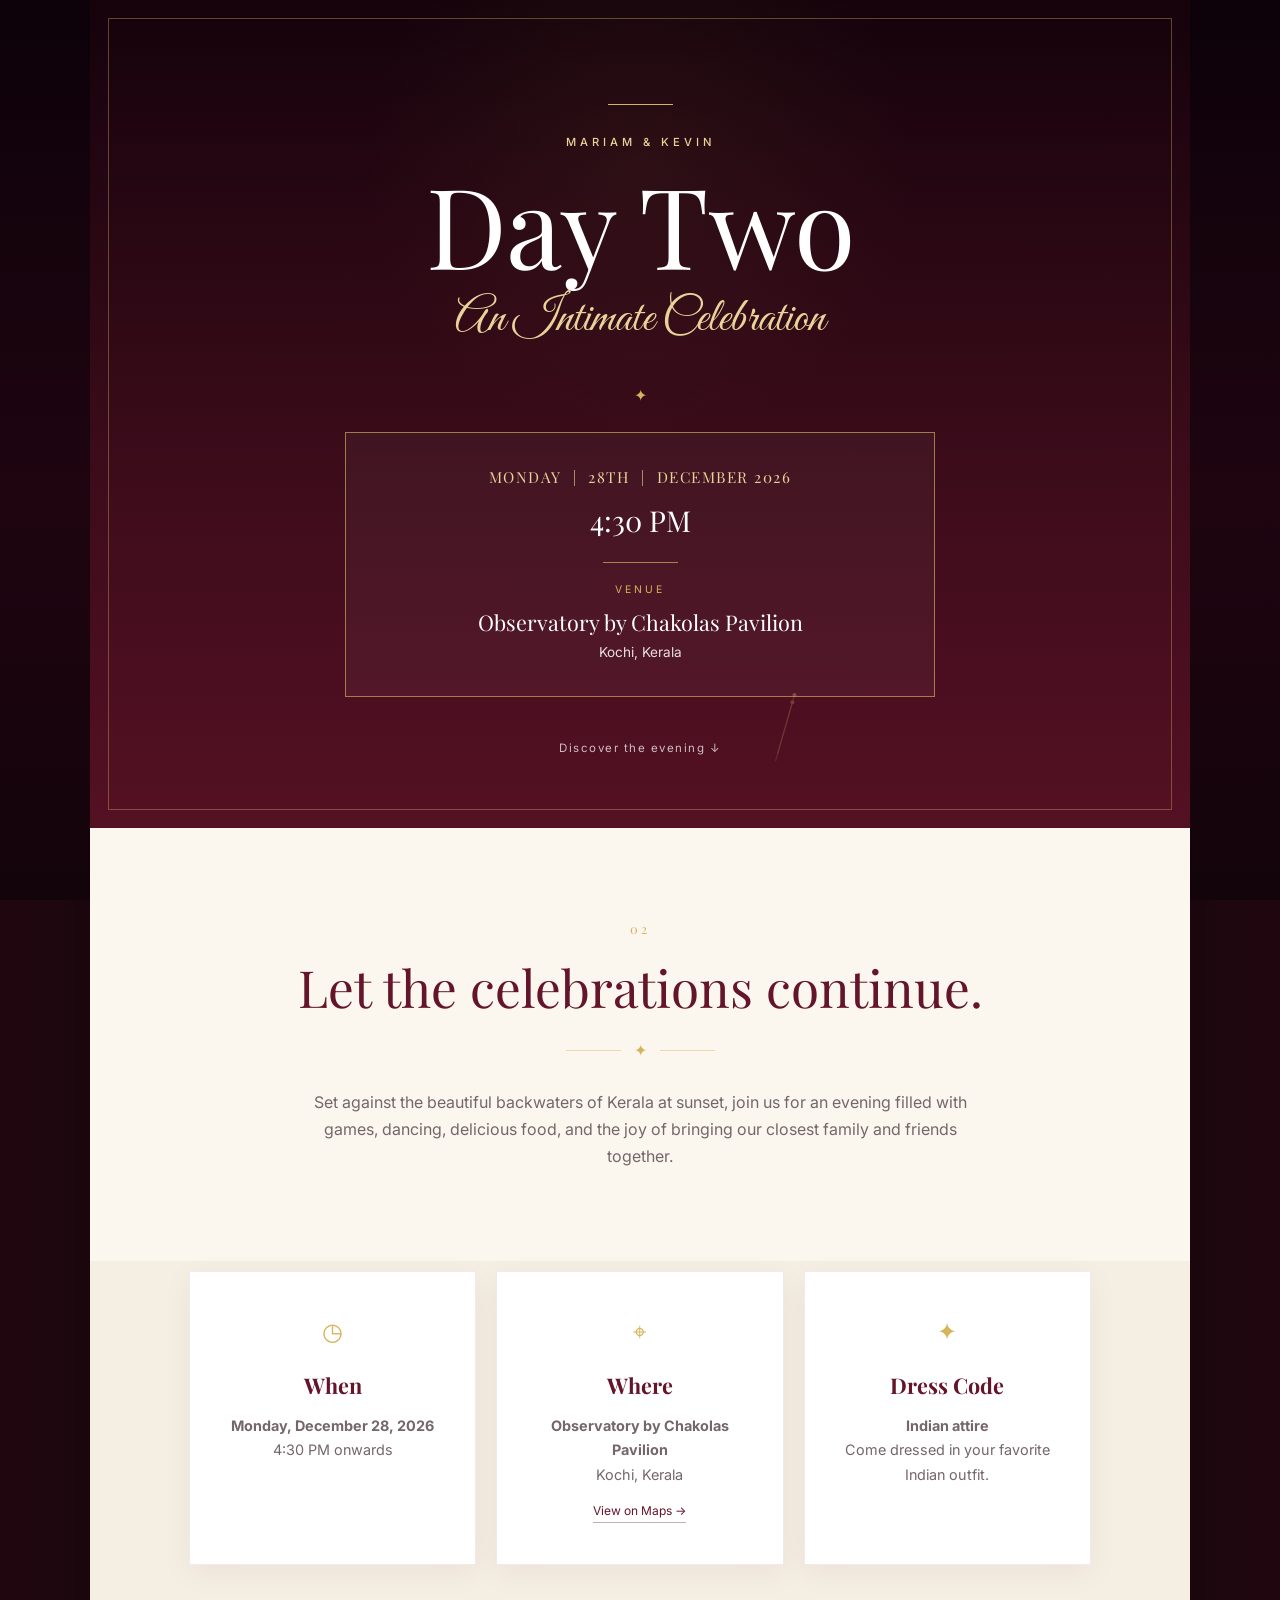
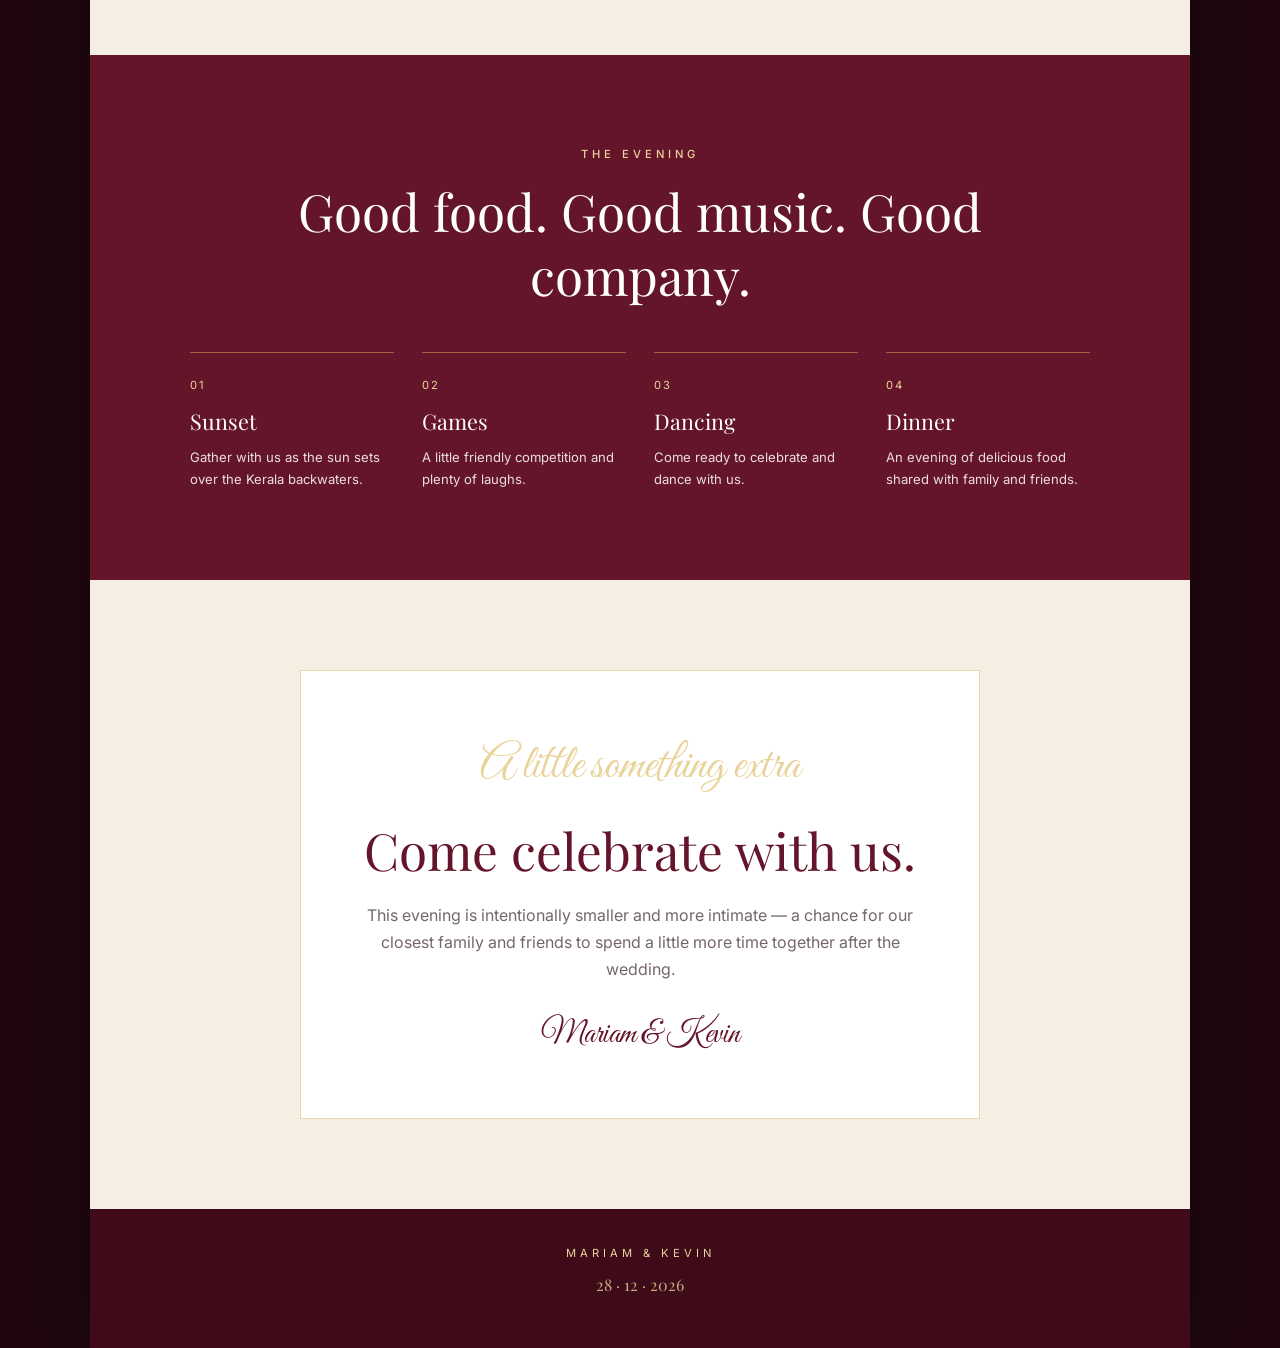
==== day2/index.html @ 775ec386 "day 2 and FAQ sections" ====
<!DOCTYPE html>
<html lang="en">
<head>
<meta charset="UTF-8">
<meta name="viewport" content="width=device-width, initial-scale=1.0">
<title>Mariam & Kevin | Day Two</title>
<meta name="description" content="An intimate celebration for Mariam & Kevin — December 28, 2026.">
<link rel="preconnect" href="https://fonts.googleapis.com">
<link rel="preconnect" href="https://fonts.gstatic.com" crossorigin>
<link href="https://fonts.googleapis.com/css2?family=Playfair+Display:ital,wght@0,400;0,500;0,700;1,400&family=Inter:wght@300;400;500;600&family=Great+Vibes&display=swap" rel="stylesheet">
<link rel="stylesheet" href="style.css">
</head>
<body>
<canvas id="fireworks-canvas" aria-hidden="true"></canvas>
<div class="page">
<section class="hero">
<div class="gold-line"></div>
<p class="eyebrow">MARIAM & KEVIN</p>
<h1>Day Two</h1>
<p class="script">An Intimate Celebration</p>
<div class="ornament">✦</div>
<div class="hero-card">
<p class="date">MONDAY &nbsp;|&nbsp; 28TH &nbsp;|&nbsp; DECEMBER 2026</p>
<p class="time">4:30 PM</p>
<div class="thin-rule"></div>
<p class="label">VENUE</p>
<p class="venue">Observatory by Chakolas Pavilion</p>
<p class="location">Kochi, Kerala</p>
</div>
<a class="scroll-hint" href="#details">Discover the evening ↓</a>
</section>

<section id="details" class="intro section">
<div class="section-mark">02</div>
<h2>Let the celebrations continue.</h2>
<div class="divider"><span></span> ✦ <span></span></div>
<p>Set against the beautiful backwaters of Kerala at sunset, join us for an evening filled with games, dancing, delicious food, and the joy of bringing our closest family and friends together.</p>
</section>

<section class="details-grid section">
<article class="detail-card"><div class="icon">◷</div><h3>When</h3><p><strong>Monday, December 28, 2026</strong><br>4:30 PM onwards</p></article>
<article class="detail-card"><div class="icon">⌖</div><h3>Where</h3><p><strong>Observatory by Chakolas Pavilion</strong><br>Kochi, Kerala</p><a href="https://maps.app.goo.gl/NNHJRNjVFftuNeiY8" target="_blank">View on Maps →</a></article>
<article class="detail-card"><div class="icon">✦</div><h3>Dress Code</h3><p><strong>Indian attire</strong><br>Come dressed in your favorite Indian outfit.</p></article>
</section>

<section class="evening section">
<p class="eyebrow">THE EVENING</p>
<h2>Good food. Good music. Good company.</h2>
<div class="evening-items">
<div><span>01</span><strong>Sunset</strong><p>Gather with us as the sun sets over the Kerala backwaters.</p></div>
<div><span>02</span><strong>Games</strong><p>A little friendly competition and plenty of laughs.</p></div>
<div><span>03</span><strong>Dancing</strong><p>Come ready to celebrate and dance with us.</p></div>
<div><span>04</span><strong>Dinner</strong><p>An evening of delicious food shared with family and friends.</p></div>
</div>
</section>

<section class="note section">
<div class="note-card">
<p class="script">A little something extra</p>
<h2>Come celebrate with us.</h2>
<p>This evening is intentionally smaller and more intimate — a chance for our closest family and friends to spend a little more time together after the wedding.</p>
<p class="signature">Mariam & Kevin</p>
</div>
</section>

<footer><p>MARIAM & KEVIN</p><span>28 · 12 · 2026</span></footer>
</div>

<script>
(() => {
    const canvas = document.getElementById('fireworks-canvas');
    const ctx = canvas.getContext('2d');
    let w, h, dpr;
    let fireworks = [];
    let particles = [];
    let lastLaunch = 0;

    const resize = () => {
        dpr = Math.min(window.devicePixelRatio || 1, 2);
        w = window.innerWidth;
        h = window.innerHeight;
        canvas.width = w * dpr;
        canvas.height = h * dpr;
        canvas.style.width = w + 'px';
        canvas.style.height = h + 'px';
        ctx.setTransform(dpr, 0, 0, dpr, 0, 0);
    };

    class Firework {
        constructor() {
            this.x = Math.random() * w;
            this.y = h + 8;
            this.targetX = w * (0.12 + Math.random() * 0.76);
            this.targetY = h * (0.10 + Math.random() * 0.45);
            this.speed = 6 + Math.random() * 2;
            this.angle = Math.atan2(this.targetY - this.y, this.targetX - this.x);
            this.vx = Math.cos(this.angle) * this.speed;
            this.vy = Math.sin(this.angle) * this.speed;
            this.trail = [];
            this.color = Math.random() > 0.35
                ? `hsl(${40 + Math.random() * 12}, 90%, ${65 + Math.random() * 15}%)`
                : `hsl(${330 + Math.random() * 18}, 75%, ${62 + Math.random() * 15}%)`;
        }
        update() {
            this.trail.push([this.x, this.y]);
            if (this.trail.length > 8) this.trail.shift();
            this.x += this.vx;
            this.y += this.vy;
            return Math.hypot(this.targetX - this.x, this.targetY - this.y) < 22;
        }
        draw() {
            ctx.beginPath();
            ctx.moveTo(this.x, this.y);
            for (let i = this.trail.length - 1; i >= 0; i--) {
                ctx.lineTo(this.trail[i][0], this.trail[i][1]);
            }
            ctx.strokeStyle = this.color;
            ctx.globalAlpha = 0.6;
            ctx.lineWidth = 1.2;
            ctx.stroke();
            ctx.globalAlpha = 1;
            ctx.beginPath();
            ctx.arc(this.x, this.y, 2, 0, Math.PI * 2);
            ctx.fillStyle = '#ffe7a2';
            ctx.fill();
        }
        explode() {
            const count = 55 + Math.floor(Math.random() * 35);
            for (let i = 0; i < count; i++) {
                const angle = (Math.PI * 2 * i / count) + (Math.random() - .5) * .08;
                const speed = 1.2 + Math.random() * 3.7;
                particles.push(new Particle(this.x, this.y, angle, speed, this.color));
            }
        }
    }

    class Particle {
        constructor(x, y, angle, speed, color) {
            this.x = x; this.y = y;
            this.vx = Math.cos(angle) * speed;
            this.vy = Math.sin(angle) * speed;
            this.life = 1;
            this.decay = 0.012 + Math.random() * 0.018;
            this.gravity = 0.045;
            this.color = color;
            this.size = 1 + Math.random() * 1.5;
        }
        update() {
            this.vx *= .985;
            this.vy = this.vy * .985 + this.gravity;
            this.x += this.vx;
            this.y += this.vy;
            this.life -= this.decay;
        }
        draw() {
            ctx.globalAlpha = Math.max(0, this.life);
            ctx.beginPath();
            ctx.arc(this.x, this.y, this.size, 0, Math.PI * 2);
            ctx.fillStyle = this.color;
            ctx.fill();
            ctx.globalAlpha = 1;
        }
    }

    function launch() {
        fireworks.push(new Firework());
    }

    function animate(t) {
        ctx.fillStyle = 'rgba(23, 5, 12, 0.18)';
        ctx.fillRect(0, 0, w, h);

        if (t - lastLaunch > 650 + Math.random() * 700) {
            launch();
            if (Math.random() > .72) setTimeout(launch, 170);
            lastLaunch = t;
        }

        for (let i = fireworks.length - 1; i >= 0; i--) {
            const f = fireworks[i];
            if (f.update()) {
                f.explode();
                fireworks.splice(i, 1);
            } else {
                f.draw();
            }
        }

        for (let i = particles.length - 1; i >= 0; i--) {
            const p = particles[i];
            p.update();
            p.draw();
            if (p.life <= 0) particles.splice(i, 1);
        }

        requestAnimationFrame(animate);
    }

    resize();
    window.addEventListener('resize', resize);
    requestAnimationFrame(animate);

    // Respect reduced-motion preferences.
    if (window.matchMedia('(prefers-reduced-motion: reduce)').matches) {
        fireworks = [];
        particles = [];
        canvas.style.display = 'none';
    }
})();
</script>

</body>
</html>
---- day2/style.css ----
:root{--burgundy:#65152a;--burgundy-dark:#3f0b19;--gold:#d7b35a;--gold-light:#ead39a;--cream:#fbf7ef;--ink:#24181b;--muted:#75666a}
*{box-sizing:border-box;margin:0;padding:0}html{scroll-behavior:smooth}body{background:#210810;color:var(--ink);position:relative;font-family:Inter,sans-serif;line-height:1.7}#fireworks-canvas{position:fixed;inset:0;width:100vw;height:100vh;z-index:0;pointer-events:none;background:linear-gradient(180deg,#090308 0%,#240813 55%,#12050a 100%)}
.page{max-width:1100px;margin:auto;background:var(--cream);overflow:hidden;box-shadow:0 0 80px rgba(0,0,0,.35)}
.hero{min-height:92vh;padding:90px 25px 55px;display:flex;flex-direction:column;align-items:center;justify-content:center;text-align:center;color:#fff;position:relative;background:linear-gradient(180deg,rgba(25,4,13,.68),rgba(101,21,42,.80)),radial-gradient(circle at 50% 20%,rgba(215,179,90,.18),transparent 32%)}
.hero{position:relative;z-index:1}.hero:after{content:"";position:absolute;inset:18px;border:1px solid rgba(215,179,90,.38);pointer-events:none}.gold-line{width:65px;height:1px;background:var(--gold);margin-bottom:28px}.eyebrow{letter-spacing:4px;font-size:.7rem;font-weight:500;color:var(--gold-light)}
.hero h1{font-family:"Playfair Display",serif;font-size:clamp(3.8rem,10vw,7rem);line-height:.95;font-weight:400;margin:18px 0 2px}.script{font-family:"Great Vibes",cursive;color:var(--gold-light);font-size:clamp(2rem,5vw,3rem)}.ornament{color:var(--gold);margin:22px 0}
.hero-card{width:min(590px,90vw);padding:32px 25px;border:1px solid rgba(215,179,90,.65);background:rgba(255,255,255,.035);position:relative;z-index:1}.date{font-family:"Playfair Display",serif;color:var(--gold-light);font-size:.95rem;letter-spacing:1.5px}.time{font-family:"Playfair Display",serif;font-size:1.8rem;margin-top:5px}.thin-rule{width:75px;height:1px;background:rgba(215,179,90,.7);margin:18px auto}.label{color:var(--gold);font-size:.65rem;letter-spacing:3px}.venue{font-family:"Playfair Display",serif;font-size:1.35rem;margin-top:5px}.location{color:#e8dfe1;font-size:.85rem}.scroll-hint{margin-top:42px;color:#fff;opacity:.72;text-decoration:none;font-size:.72rem;letter-spacing:1.5px;z-index:1}
.section{padding:90px 9%;position:relative;z-index:1}.intro{text-align:center;background:var(--cream)}.section-mark{color:var(--gold);font-family:"Playfair Display",serif;font-size:.8rem;letter-spacing:3px;margin-bottom:15px}h2{font-family:"Playfair Display",serif;font-weight:400;color:var(--burgundy);font-size:clamp(2rem,5vw,3.2rem);line-height:1.25}.intro>p:last-child{max-width:700px;margin:25px auto 0;color:var(--muted);font-size:1rem}.divider{display:flex;align-items:center;justify-content:center;gap:13px;color:var(--gold);margin:18px 0}.divider span{width:55px;height:1px;background:var(--gold);opacity:.45}
.details-grid{padding-top:10px;display:grid;grid-template-columns:repeat(3,1fr);gap:20px;background:#f5eee2}.detail-card{text-align:center;padding:40px 25px;background:#fff;border:1px solid rgba(101,21,42,.09);box-shadow:0 8px 30px rgba(63,11,25,.05)}.icon{color:var(--gold);font-size:1.5rem;margin-bottom:15px}.detail-card h3{font-family:"Playfair Display",serif;color:var(--burgundy);font-size:1.35rem;margin-bottom:10px}.detail-card p{color:var(--muted);font-size:.9rem}.detail-card a{display:inline-block;margin-top:14px;color:var(--burgundy);font-size:.75rem;text-decoration:none;border-bottom:1px solid rgba(101,21,42,.35)}
.evening{background:var(--burgundy);color:#fff;text-align:center}.evening h2{color:#fff;max-width:700px;margin:15px auto 45px}.evening-items{max-width:900px;margin:auto;display:grid;grid-template-columns:repeat(4,1fr);gap:28px}.evening-items div{text-align:left;border-top:1px solid rgba(215,179,90,.5);padding-top:17px}.evening-items span{color:var(--gold-light);font-size:.7rem;letter-spacing:2px}.evening-items strong{display:block;font-family:"Playfair Display",serif;font-size:1.35rem;font-weight:400;margin:6px 0}.evening-items p{color:#eadfe1;font-size:.82rem}
.note{background:#f5eee2;text-align:center}.note-card{max-width:680px;margin:auto;padding:55px 35px;background:#fff;border:1px solid rgba(215,179,90,.5)}.note-card h2{margin:10px 0 20px}.note-card>p:not(.script):not(.signature){color:var(--muted);max-width:550px;margin:auto}.signature{font-family:"Great Vibes",cursive;color:var(--burgundy);font-size:2rem;margin-top:25px}
footer{position:relative;z-index:1;padding:35px 20px 50px;text-align:center;background:var(--burgundy-dark);color:var(--gold-light)}footer p{letter-spacing:4px;font-size:.7rem}footer span{display:block;margin-top:8px;font-family:"Playfair Display",serif;opacity:.8}
@media(max-width:720px){.hero{min-height:90vh;padding-top:70px}.hero:after{inset:10px}.details-grid{grid-template-columns:1fr;padding-top:0}.evening-items{grid-template-columns:1fr 1fr}.section{padding:70px 7%}}@media(max-width:460px){.date{font-size:.75rem}.venue{font-size:1.1rem}.evening-items{grid-template-columns:1fr}.note-card{padding:45px 22px}}
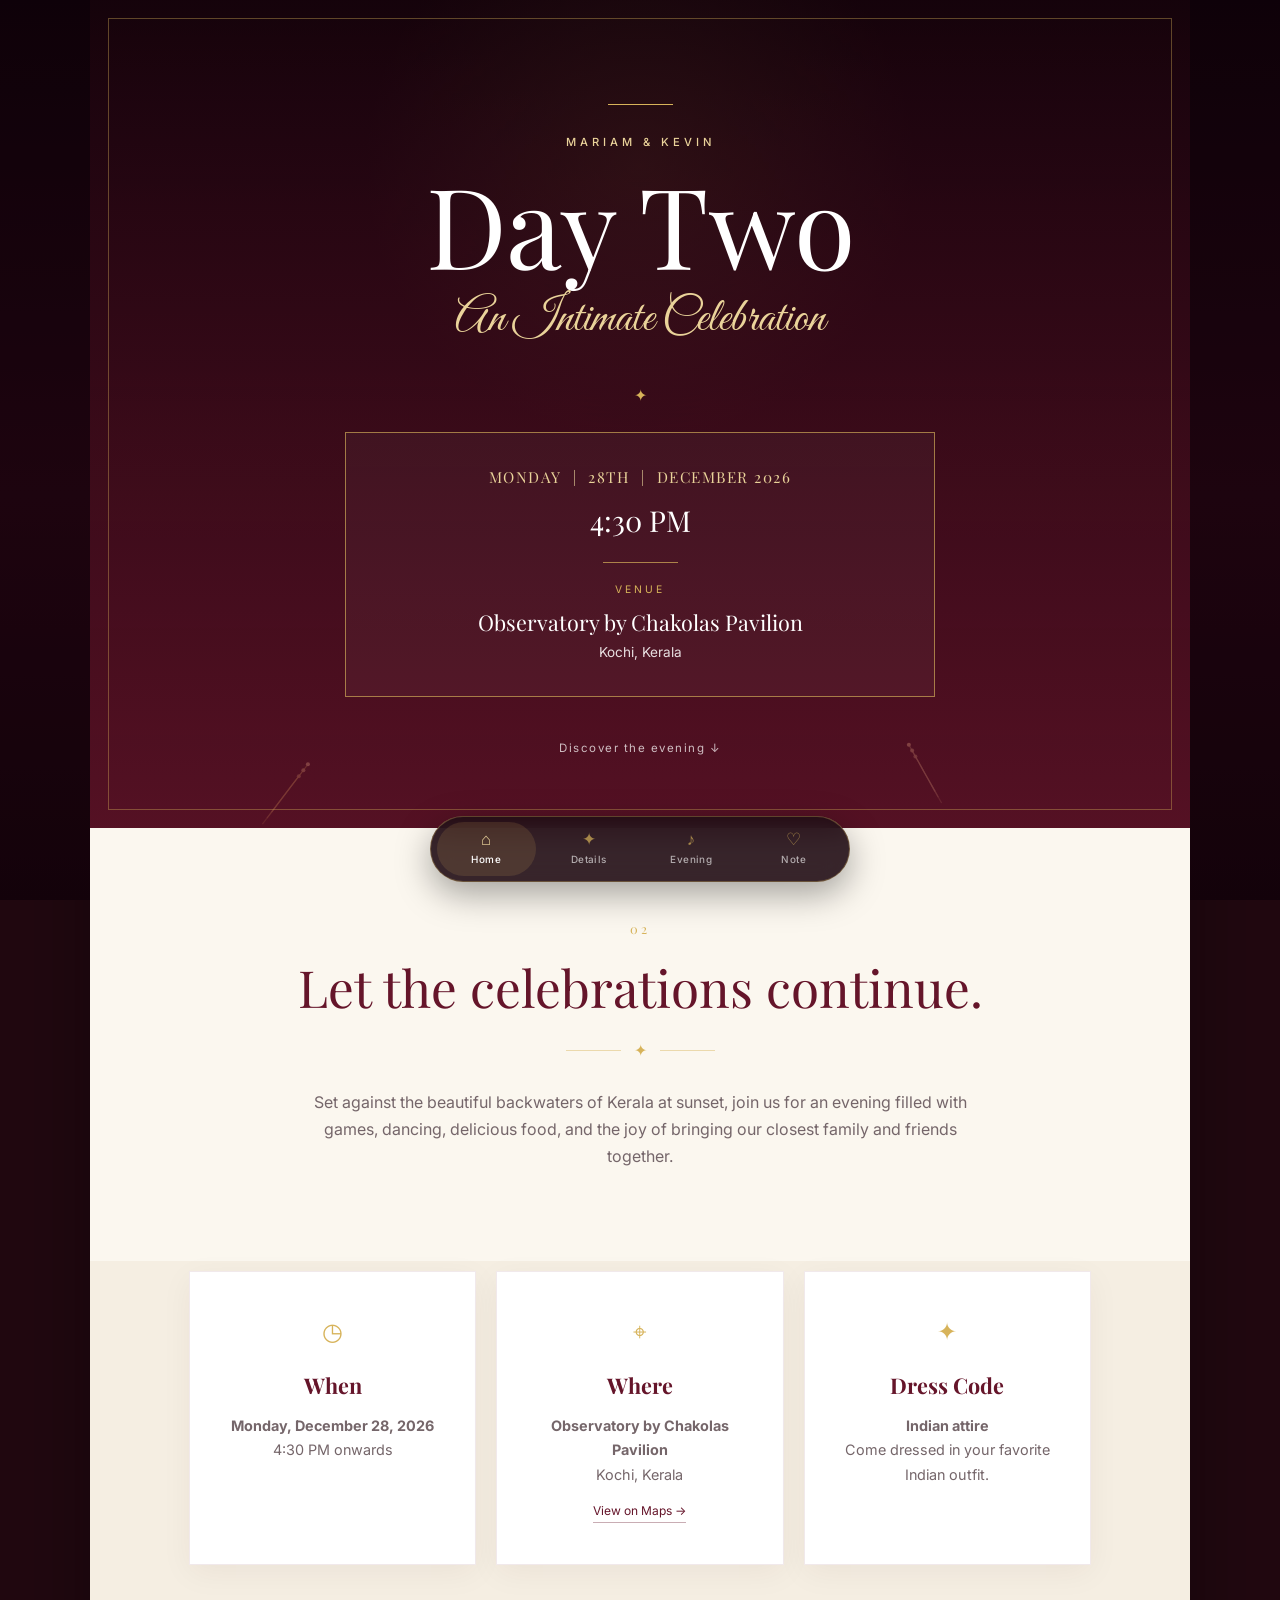
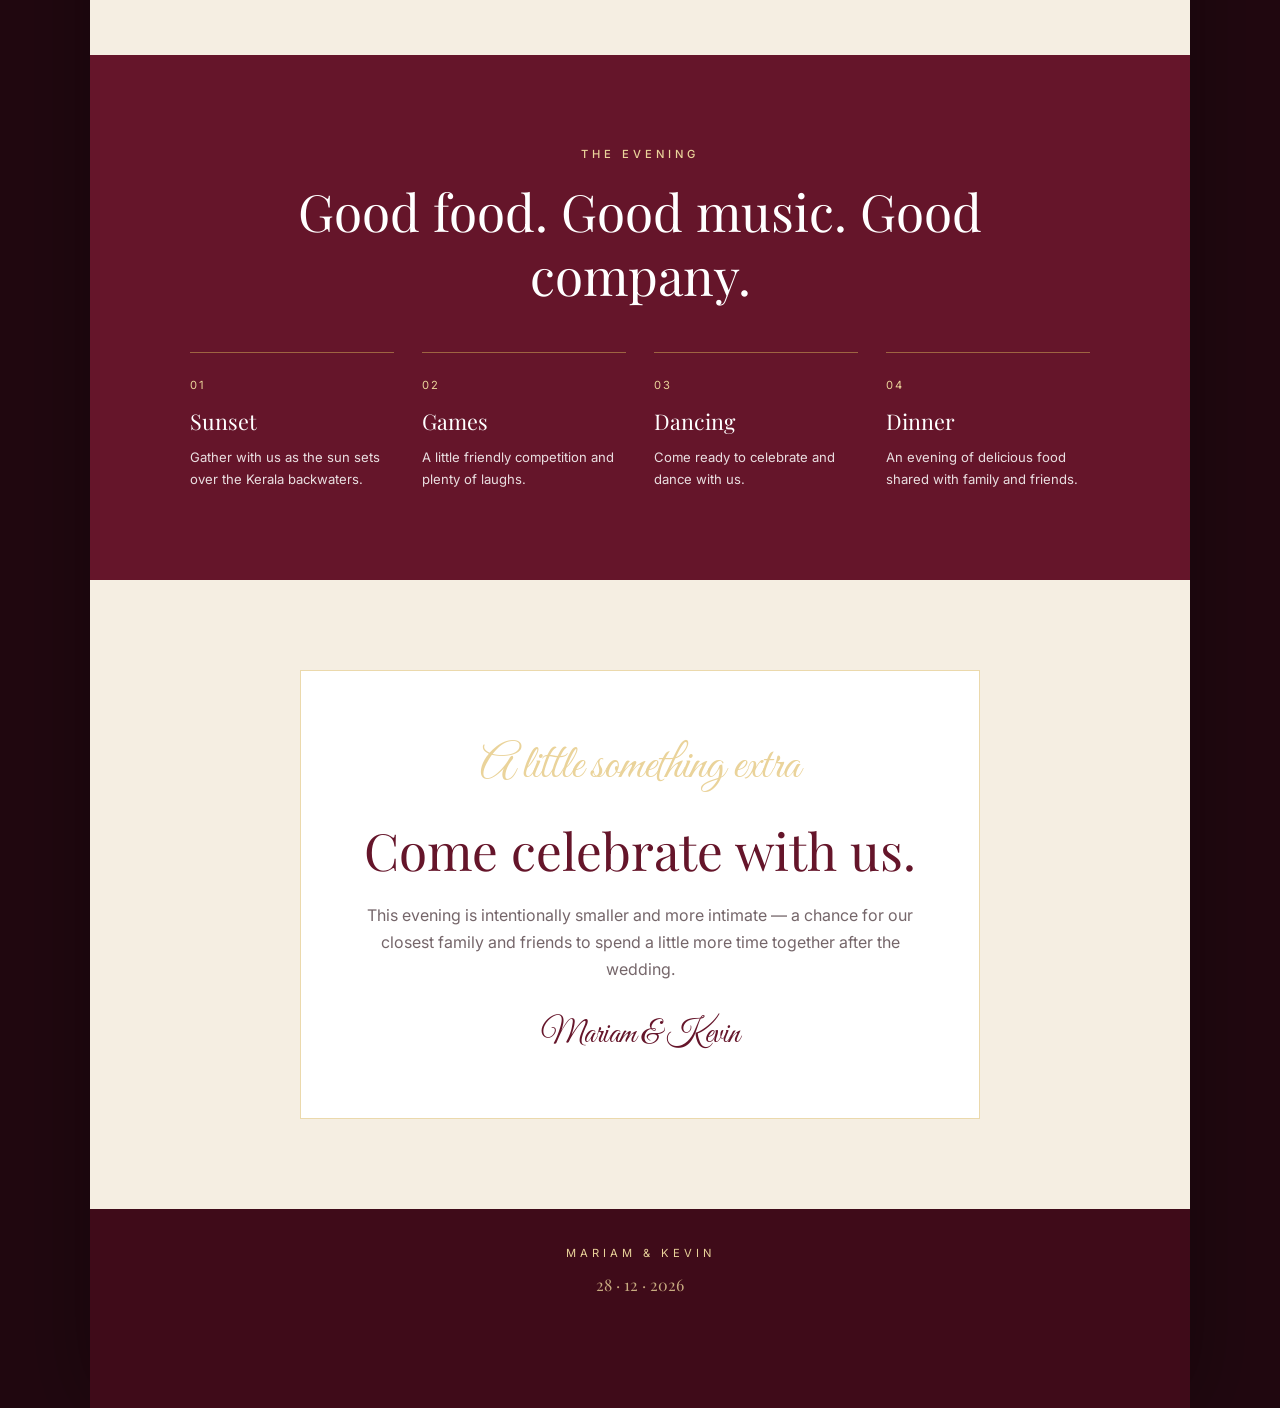
==== commit 9285d156: "day 2 and FAQ sections again" ====
--- a/day2/index.html
+++ b/day2/index.html
@@ -13,7 +13,7 @@
 <body>
 <canvas id="fireworks-canvas" aria-hidden="true"></canvas>
 <div class="page">
-<section class="hero">
+<section id="home" class="hero">
 <div class="gold-line"></div>
 <p class="eyebrow">MARIAM & KEVIN</p>
 <h1>Day Two</h1>
@@ -37,13 +37,13 @@
 <p>Set against the beautiful backwaters of Kerala at sunset, join us for an evening filled with games, dancing, delicious food, and the joy of bringing our closest family and friends together.</p>
 </section>
 
-<section class="details-grid section">
+<section id="details" class="details-grid section">
 <article class="detail-card"><div class="icon">◷</div><h3>When</h3><p><strong>Monday, December 28, 2026</strong><br>4:30 PM onwards</p></article>
 <article class="detail-card"><div class="icon">⌖</div><h3>Where</h3><p><strong>Observatory by Chakolas Pavilion</strong><br>Kochi, Kerala</p><a href="https://maps.app.goo.gl/NNHJRNjVFftuNeiY8" target="_blank">View on Maps →</a></article>
 <article class="detail-card"><div class="icon">✦</div><h3>Dress Code</h3><p><strong>Indian attire</strong><br>Come dressed in your favorite Indian outfit.</p></article>
 </section>
 
-<section class="evening section">
+<section id="evening" class="evening section">
 <p class="eyebrow">THE EVENING</p>
 <h2>Good food. Good music. Good company.</h2>
 <div class="evening-items">
@@ -54,7 +54,7 @@
 </div>
 </section>
 
-<section class="note section">
+<section id="note" class="note section">
 <div class="note-card">
 <p class="script">A little something extra</p>
 <h2>Come celebrate with us.</h2>
@@ -209,5 +209,62 @@
 })();
 </script>
 
+
+<nav class="day2-nav" aria-label="Day Two navigation">
+    <a href="#home" class="day2-nav-btn active">
+        <span class="nav-icon">⌂</span>
+        <span>Home</span>
+    </a>
+    <a href="#details" class="day2-nav-btn">
+        <span class="nav-icon">✦</span>
+        <span>Details</span>
+    </a>
+    <a href="#evening" class="day2-nav-btn">
+        <span class="nav-icon">♪</span>
+        <span>Evening</span>
+    </a>
+    <a href="#note" class="day2-nav-btn">
+        <span class="nav-icon">♡</span>
+        <span>Note</span>
+    </a>
+</nav>
+
+
+<script>
+(() => {
+    const buttons = document.querySelectorAll('.day2-nav-btn');
+    const sections = [...buttons]
+        .map(btn => document.querySelector(btn.getAttribute('href')))
+        .filter(Boolean);
+
+    buttons.forEach(btn => {
+        btn.addEventListener('click', () => {
+            buttons.forEach(b => b.classList.remove('active'));
+            btn.classList.add('active');
+        });
+    });
+
+    const observer = new IntersectionObserver((entries) => {
+        const visible = entries
+            .filter(entry => entry.isIntersecting)
+            .sort((a, b) => b.intersectionRatio - a.intersectionRatio)[0];
+
+        if (visible) {
+            buttons.forEach(btn => {
+                btn.classList.toggle(
+                    'active',
+                    btn.getAttribute('href') === '#' + visible.target.id
+                );
+            });
+        }
+    }, {
+        rootMargin: '-25% 0px -55% 0px',
+        threshold: [0.05, 0.2, 0.5]
+    });
+
+    sections.forEach(section => observer.observe(section));
+})();
+</script>
+
 </body>
 </html>
--- a/day2/style.css
+++ b/day2/style.css
@@ -10,4 +10,95 @@
 .evening{background:var(--burgundy);color:#fff;text-align:center}.evening h2{color:#fff;max-width:700px;margin:15px auto 45px}.evening-items{max-width:900px;margin:auto;display:grid;grid-template-columns:repeat(4,1fr);gap:28px}.evening-items div{text-align:left;border-top:1px solid rgba(215,179,90,.5);padding-top:17px}.evening-items span{color:var(--gold-light);font-size:.7rem;letter-spacing:2px}.evening-items strong{display:block;font-family:"Playfair Display",serif;font-size:1.35rem;font-weight:400;margin:6px 0}.evening-items p{color:#eadfe1;font-size:.82rem}
 .note{background:#f5eee2;text-align:center}.note-card{max-width:680px;margin:auto;padding:55px 35px;background:#fff;border:1px solid rgba(215,179,90,.5)}.note-card h2{margin:10px 0 20px}.note-card>p:not(.script):not(.signature){color:var(--muted);max-width:550px;margin:auto}.signature{font-family:"Great Vibes",cursive;color:var(--burgundy);font-size:2rem;margin-top:25px}
 footer{position:relative;z-index:1;padding:35px 20px 50px;text-align:center;background:var(--burgundy-dark);color:var(--gold-light)}footer p{letter-spacing:4px;font-size:.7rem}footer span{display:block;margin-top:8px;font-family:"Playfair Display",serif;opacity:.8}
-@media(max-width:720px){.hero{min-height:90vh;padding-top:70px}.hero:after{inset:10px}.details-grid{grid-template-columns:1fr;padding-top:0}.evening-items{grid-template-columns:1fr 1fr}.section{padding:70px 7%}}@media(max-width:460px){.date{font-size:.75rem}.venue{font-size:1.1rem}.evening-items{grid-template-columns:1fr}.note-card{padding:45px 22px}}+@media(max-width:720px){.hero{min-height:90vh;padding-top:70px}.hero:after{inset:10px}.details-grid{grid-template-columns:1fr;padding-top:0}.evening-items{grid-template-columns:1fr 1fr}.section{padding:70px 7%}}@media(max-width:460px){.date{font-size:.75rem}.venue{font-size:1.1rem}.evening-items{grid-template-columns:1fr}.note-card{padding:45px 22px}}
+/* Floating Day Two navigation */
+.day2-nav {
+    position: fixed;
+    left: 50%;
+    bottom: 18px;
+    transform: translateX(-50%);
+    width: min(420px, 90vw);
+    height: 66px;
+    padding: 6px;
+    display: flex;
+    align-items: center;
+    justify-content: space-around;
+    gap: 4px;
+    background: rgba(28, 7, 15, 0.88);
+    backdrop-filter: blur(14px);
+    -webkit-backdrop-filter: blur(14px);
+    border: 1px solid rgba(215, 179, 90, 0.32);
+    border-radius: 36px;
+    box-shadow: 0 12px 35px rgba(0,0,0,.35);
+    z-index: 99999;
+    visibility: visible;
+    opacity: 1;
+}
+
+.day2-nav-btn {
+    visibility: visible;
+    opacity: 1;
+    flex: 1;
+    height: 54px;
+    display: flex;
+    flex-direction: column;
+    align-items: center;
+    justify-content: center;
+    gap: 1px;
+    color: rgba(255,255,255,.62);
+    text-decoration: none;
+    font-size: .62rem;
+    font-weight: 500;
+    letter-spacing: .4px;
+    border-radius: 28px;
+    transition: .25s ease;
+}
+
+.day2-nav-btn .nav-icon {
+    font-family: Georgia, serif;
+    font-size: 1.05rem;
+    line-height: 1.15;
+    color: rgba(215,179,90,.7);
+}
+
+.day2-nav-btn.active {
+    color: #fff;
+    background: rgba(215,179,90,.14);
+}
+
+.day2-nav-btn.active .nav-icon {
+    color: var(--gold-light);
+}
+
+.day2-nav-btn:hover {
+    color: #fff;
+}
+
+@media (max-width: 460px) {
+    .day2-nav {
+        bottom: 12px;
+        height: 62px;
+        width: 92vw;
+    }
+
+    .day2-nav-btn {
+    visibility: visible;
+    opacity: 1;
+        height: 50px;
+        font-size: .58rem;
+    }
+
+    .day2-nav-btn .nav-icon {
+        font-size: 1rem;
+    }
+
+    footer {
+        padding-bottom: 105px;
+    }
+}
+
+@media (min-width: 461px) {
+    footer {
+        padding-bottom: 110px;
+    }
+}
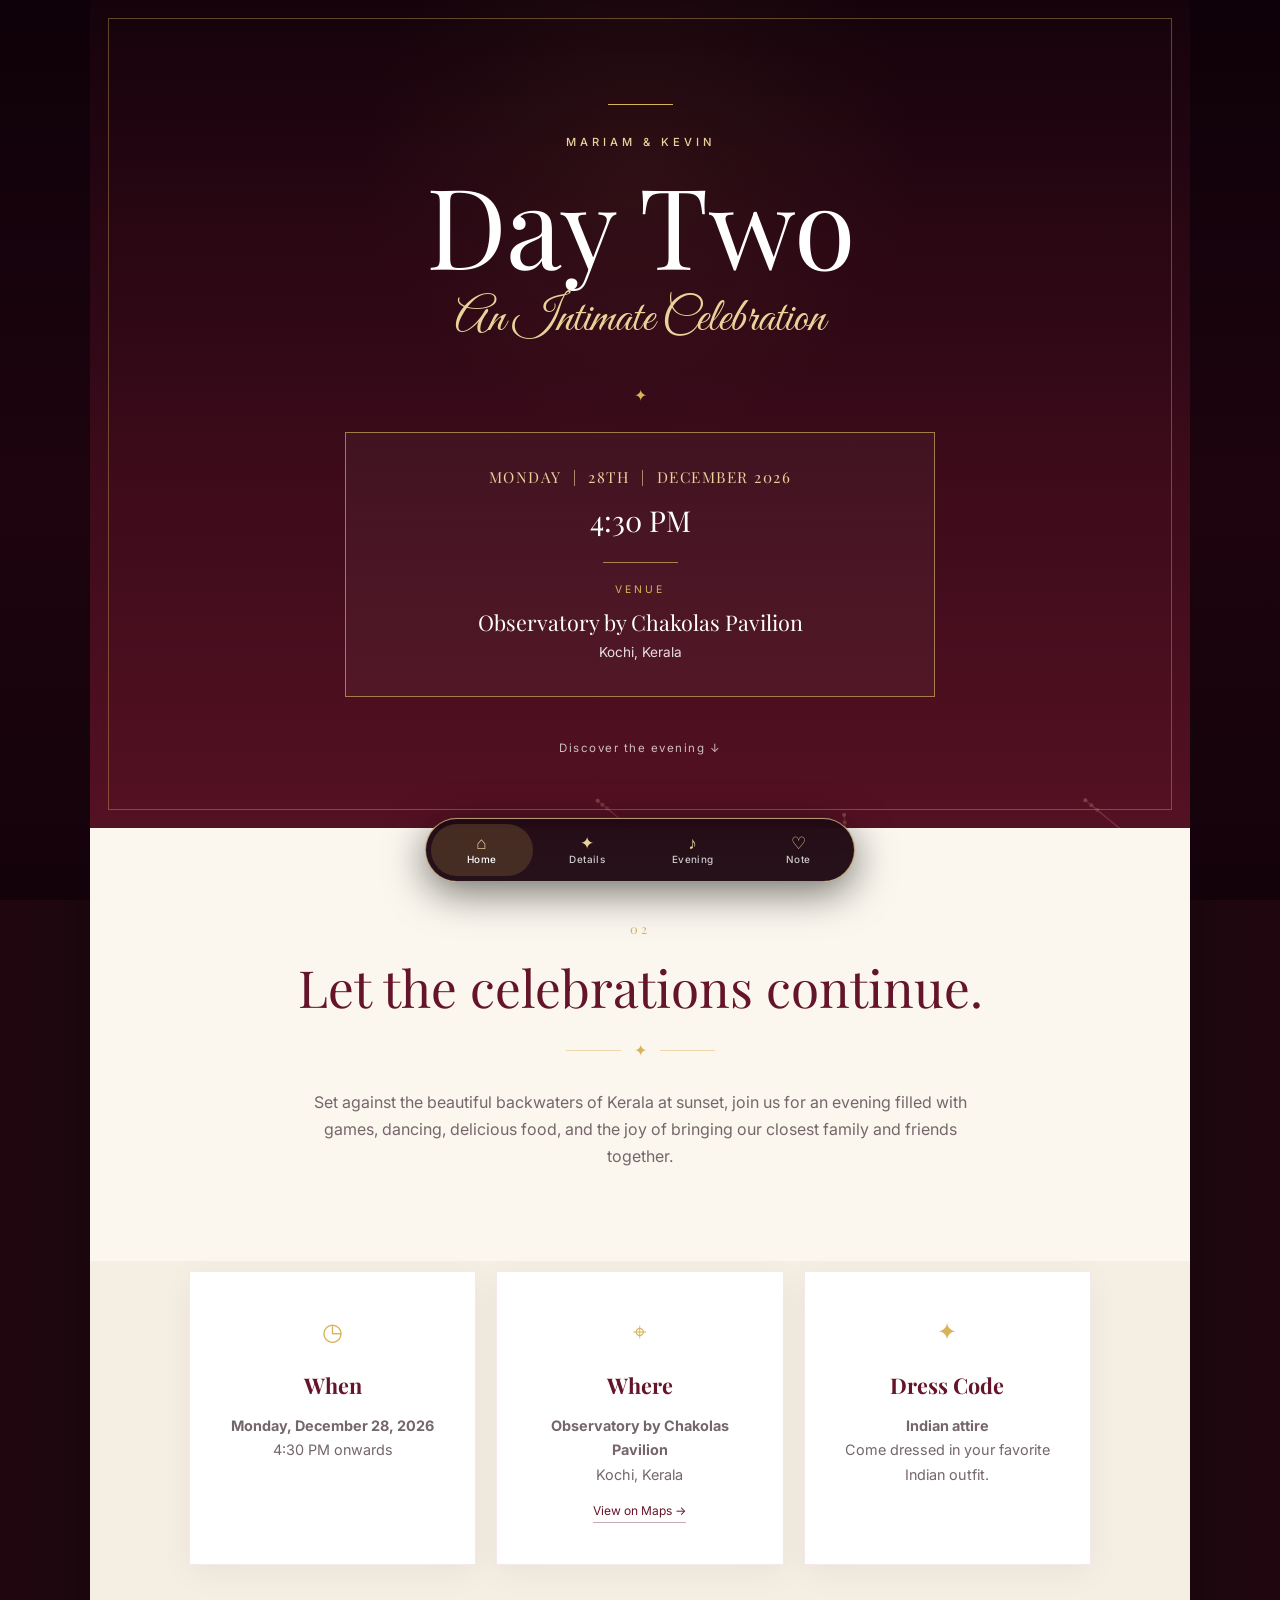
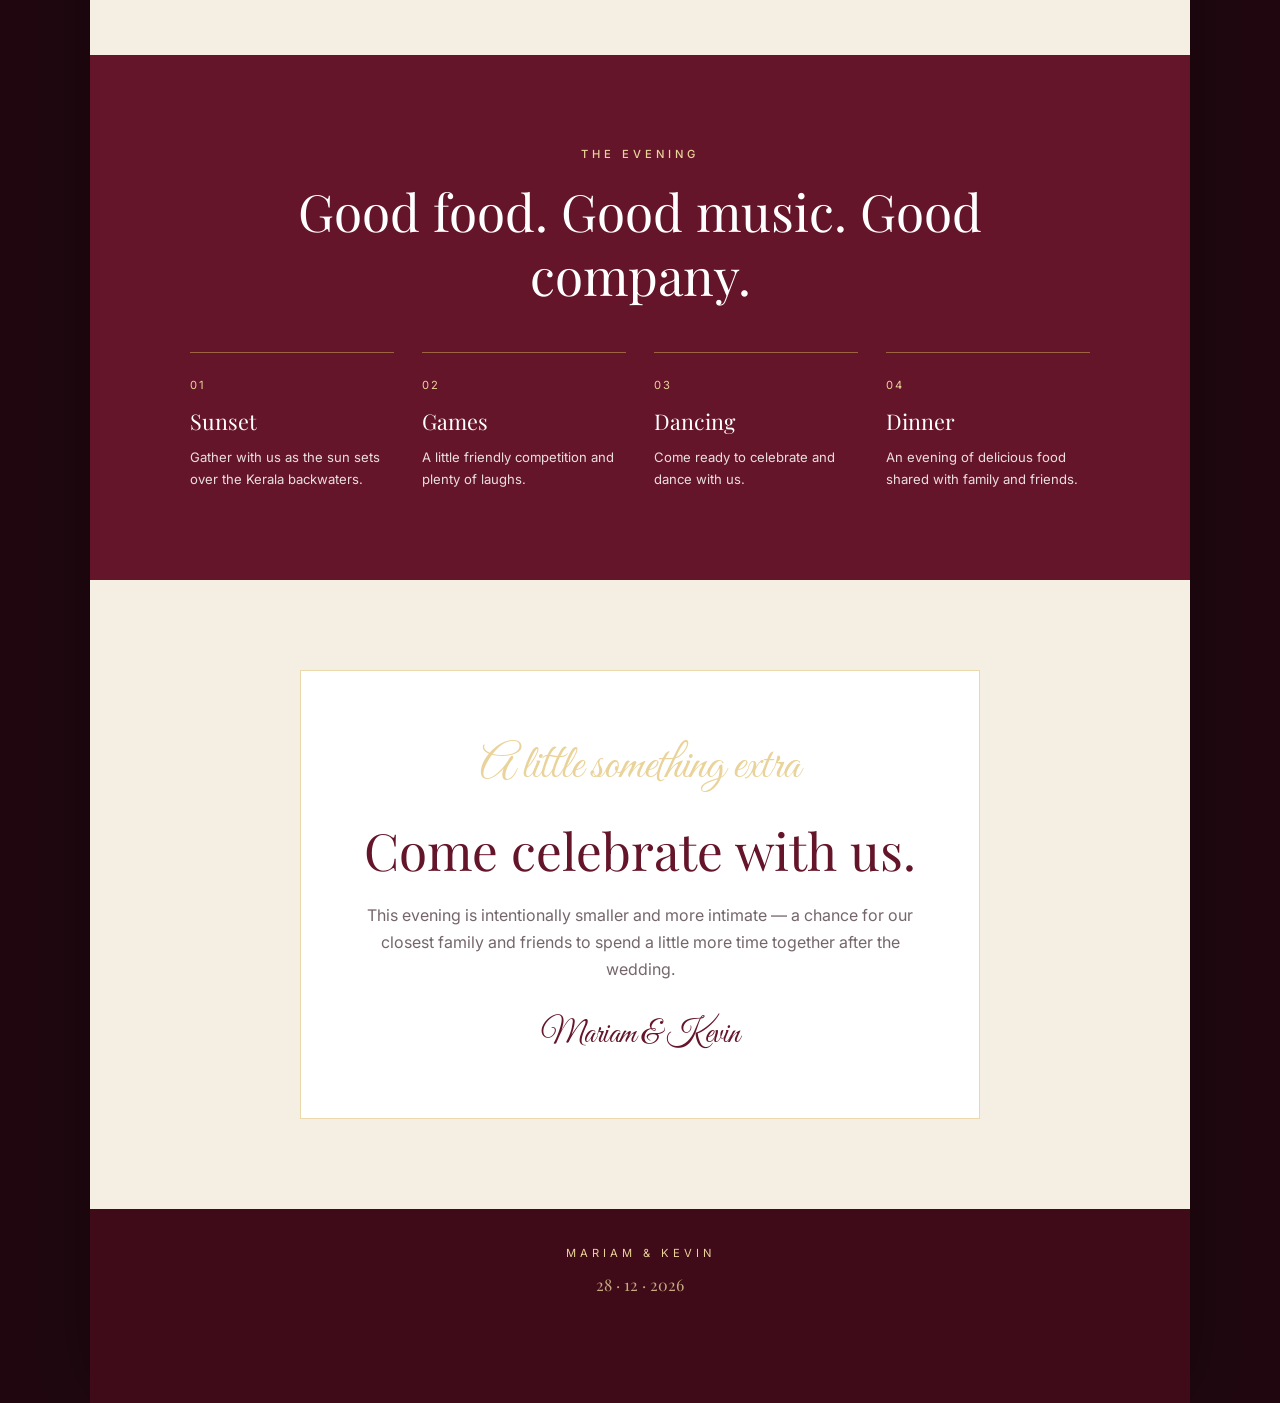
==== commit 574e0444: "day 2 and FAQ sections againv2" ====
--- a/day2/index.html
+++ b/day2/index.html
@@ -12,6 +12,24 @@
 </head>
 <body>
 <canvas id="fireworks-canvas" aria-hidden="true"></canvas>
+<nav class="day2-nav" aria-label="Day Two navigation">
+    <a href="#home" class="day2-nav-btn active">
+        <span class="nav-icon">⌂</span>
+        <span>Home</span>
+    </a>
+    <a href="#details" class="day2-nav-btn">
+        <span class="nav-icon">✦</span>
+        <span>Details</span>
+    </a>
+    <a href="#evening" class="day2-nav-btn">
+        <span class="nav-icon">♪</span>
+        <span>Evening</span>
+    </a>
+    <a href="#note" class="day2-nav-btn">
+        <span class="nav-icon">♡</span>
+        <span>Note</span>
+    </a>
+</nav>
 <div class="page">
 <section id="home" class="hero">
 <div class="gold-line"></div>
@@ -37,7 +55,7 @@
 <p>Set against the beautiful backwaters of Kerala at sunset, join us for an evening filled with games, dancing, delicious food, and the joy of bringing our closest family and friends together.</p>
 </section>
 
-<section id="details" class="details-grid section">
+<section class="details-grid section">
 <article class="detail-card"><div class="icon">◷</div><h3>When</h3><p><strong>Monday, December 28, 2026</strong><br>4:30 PM onwards</p></article>
 <article class="detail-card"><div class="icon">⌖</div><h3>Where</h3><p><strong>Observatory by Chakolas Pavilion</strong><br>Kochi, Kerala</p><a href="https://maps.app.goo.gl/NNHJRNjVFftuNeiY8" target="_blank">View on Maps →</a></article>
 <article class="detail-card"><div class="icon">✦</div><h3>Dress Code</h3><p><strong>Indian attire</strong><br>Come dressed in your favorite Indian outfit.</p></article>
@@ -210,24 +228,7 @@
 </script>
 
 
-<nav class="day2-nav" aria-label="Day Two navigation">
-    <a href="#home" class="day2-nav-btn active">
-        <span class="nav-icon">⌂</span>
-        <span>Home</span>
-    </a>
-    <a href="#details" class="day2-nav-btn">
-        <span class="nav-icon">✦</span>
-        <span>Details</span>
-    </a>
-    <a href="#evening" class="day2-nav-btn">
-        <span class="nav-icon">♪</span>
-        <span>Evening</span>
-    </a>
-    <a href="#note" class="day2-nav-btn">
-        <span class="nav-icon">♡</span>
-        <span>Note</span>
-    </a>
-</nav>
+
 
 
 <script>
--- a/day2/style.css
+++ b/day2/style.css
@@ -11,94 +11,88 @@
 .note{background:#f5eee2;text-align:center}.note-card{max-width:680px;margin:auto;padding:55px 35px;background:#fff;border:1px solid rgba(215,179,90,.5)}.note-card h2{margin:10px 0 20px}.note-card>p:not(.script):not(.signature){color:var(--muted);max-width:550px;margin:auto}.signature{font-family:"Great Vibes",cursive;color:var(--burgundy);font-size:2rem;margin-top:25px}
 footer{position:relative;z-index:1;padding:35px 20px 50px;text-align:center;background:var(--burgundy-dark);color:var(--gold-light)}footer p{letter-spacing:4px;font-size:.7rem}footer span{display:block;margin-top:8px;font-family:"Playfair Display",serif;opacity:.8}
 @media(max-width:720px){.hero{min-height:90vh;padding-top:70px}.hero:after{inset:10px}.details-grid{grid-template-columns:1fr;padding-top:0}.evening-items{grid-template-columns:1fr 1fr}.section{padding:70px 7%}}@media(max-width:460px){.date{font-size:.75rem}.venue{font-size:1.1rem}.evening-items{grid-template-columns:1fr}.note-card{padding:45px 22px}}
-/* Floating Day Two navigation */
+/* Floating Day Two navigation — intentionally isolated above all page content */
 .day2-nav {
-    position: fixed;
-    left: 50%;
-    bottom: 18px;
-    transform: translateX(-50%);
-    width: min(420px, 90vw);
-    height: 66px;
-    padding: 6px;
-    display: flex;
-    align-items: center;
-    justify-content: space-around;
-    gap: 4px;
-    background: rgba(28, 7, 15, 0.88);
-    backdrop-filter: blur(14px);
-    -webkit-backdrop-filter: blur(14px);
-    border: 1px solid rgba(215, 179, 90, 0.32);
-    border-radius: 36px;
-    box-shadow: 0 12px 35px rgba(0,0,0,.35);
-    z-index: 99999;
-    visibility: visible;
-    opacity: 1;
+    position: fixed !important;
+    left: 50% !important;
+    right: auto !important;
+    bottom: max(18px, env(safe-area-inset-bottom)) !important;
+    top: auto !important;
+    transform: translateX(-50%) !important;
+    width: min(430px, calc(100vw - 28px)) !important;
+    min-height: 64px !important;
+    padding: 5px !important;
+    margin: 0 !important;
+    display: flex !important;
+    align-items: center !important;
+    justify-content: space-between !important;
+    gap: 4px !important;
+    box-sizing: border-box !important;
+    background: rgba(30, 7, 16, 0.96) !important;
+    -webkit-backdrop-filter: blur(16px) !important;
+    backdrop-filter: blur(16px) !important;
+    border: 1px solid rgba(234, 211, 154, 0.7) !important;
+    border-radius: 40px !important;
+    box-shadow: 0 10px 40px rgba(0,0,0,.55), 0 0 0 1px rgba(215,179,90,.08) !important;
+    z-index: 2147483647 !important;
+    visibility: visible !important;
+    opacity: 1 !important;
+    pointer-events: auto !important;
 }
-
 .day2-nav-btn {
-    visibility: visible;
-    opacity: 1;
-    flex: 1;
-    height: 54px;
-    display: flex;
-    flex-direction: column;
-    align-items: center;
-    justify-content: center;
-    gap: 1px;
-    color: rgba(255,255,255,.62);
-    text-decoration: none;
-    font-size: .62rem;
-    font-weight: 500;
-    letter-spacing: .4px;
-    border-radius: 28px;
-    transition: .25s ease;
+    flex: 1 1 0 !important;
+    width: auto !important;
+    min-width: 0 !important;
+    height: 52px !important;
+    display: flex !important;
+    flex-direction: column !important;
+    align-items: center !important;
+    justify-content: center !important;
+    gap: 1px !important;
+    color: rgba(255,255,255,.78) !important;
+    background: transparent !important;
+    text-decoration: none !important;
+    font-family: Inter, sans-serif !important;
+    font-size: .62rem !important;
+    font-weight: 500 !important;
+    line-height: 1.2 !important;
+    letter-spacing: .4px !important;
+    border: 0 !important;
+    border-radius: 28px !important;
+    visibility: visible !important;
+    opacity: 1 !important;
+    pointer-events: auto !important;
 }
-
 .day2-nav-btn .nav-icon {
-    font-family: Georgia, serif;
-    font-size: 1.05rem;
-    line-height: 1.15;
-    color: rgba(215,179,90,.7);
+    display: block !important;
+    font-family: Georgia, serif !important;
+    font-size: 1.08rem !important;
+    line-height: 1.15 !important;
+    color: var(--gold-light) !important;
 }
-
 .day2-nav-btn.active {
-    color: #fff;
-    background: rgba(215,179,90,.14);
+    color: #fff !important;
+    background: rgba(215,179,90,.18) !important;
 }
-
-.day2-nav-btn.active .nav-icon {
-    color: var(--gold-light);
+.day2-nav-btn:hover,
+.day2-nav-btn:focus-visible {
+    color: #fff !important;
+    background: rgba(215,179,90,.13) !important;
+    outline: none !important;
 }
-
-.day2-nav-btn:hover {
-    color: #fff;
-}
-
 @media (max-width: 460px) {
     .day2-nav {
-        bottom: 12px;
-        height: 62px;
-        width: 92vw;
+        width: calc(100vw - 20px) !important;
+        min-height: 60px !important;
+        bottom: max(10px, env(safe-area-inset-bottom)) !important;
     }
-
     .day2-nav-btn {
-    visibility: visible;
-    opacity: 1;
-        height: 50px;
-        font-size: .58rem;
+        height: 48px !important;
+        font-size: .58rem !important;
     }
-
-    .day2-nav-btn .nav-icon {
-        font-size: 1rem;
-    }
-
-    footer {
-        padding-bottom: 105px;
-    }
+    .day2-nav-btn .nav-icon { font-size: 1rem !important; }
+    footer { padding-bottom: 95px !important; }
 }
-
 @media (min-width: 461px) {
-    footer {
-        padding-bottom: 110px;
-    }
+    footer { padding-bottom: 105px !important; }
 }
